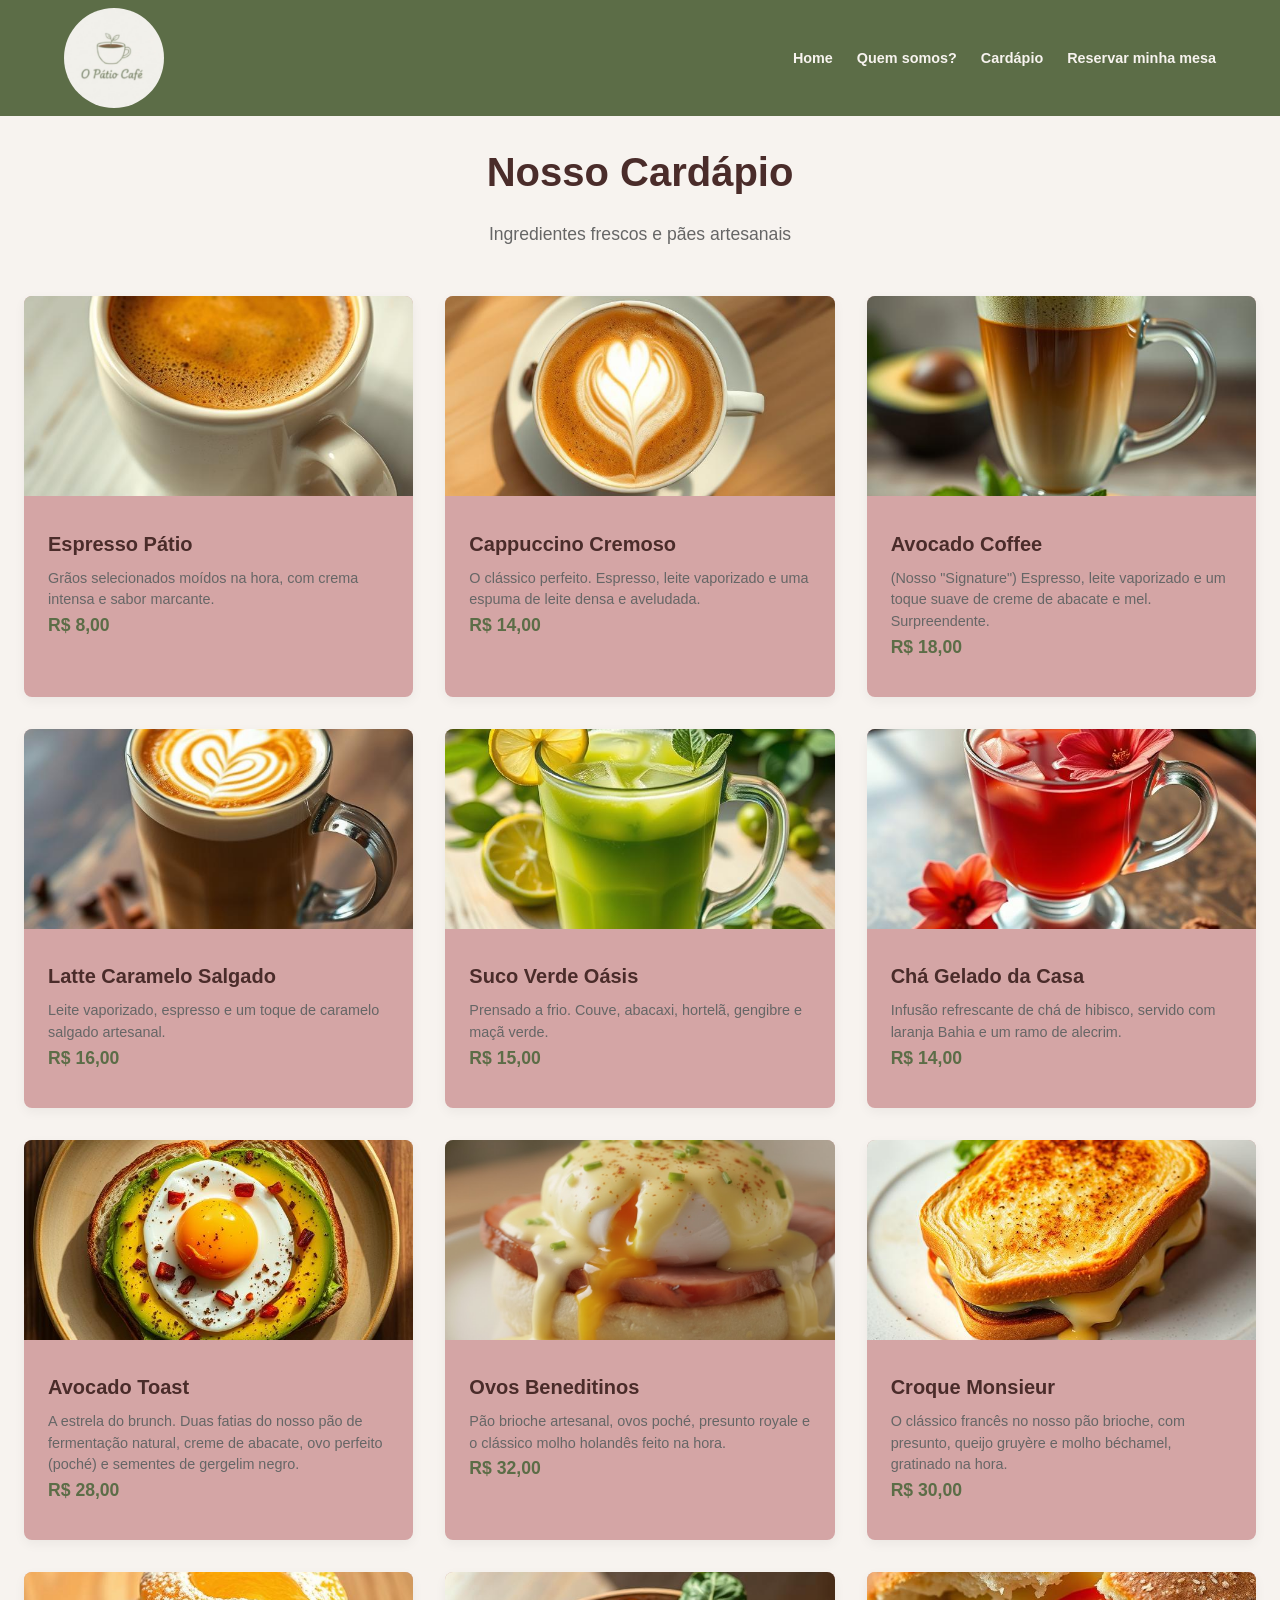
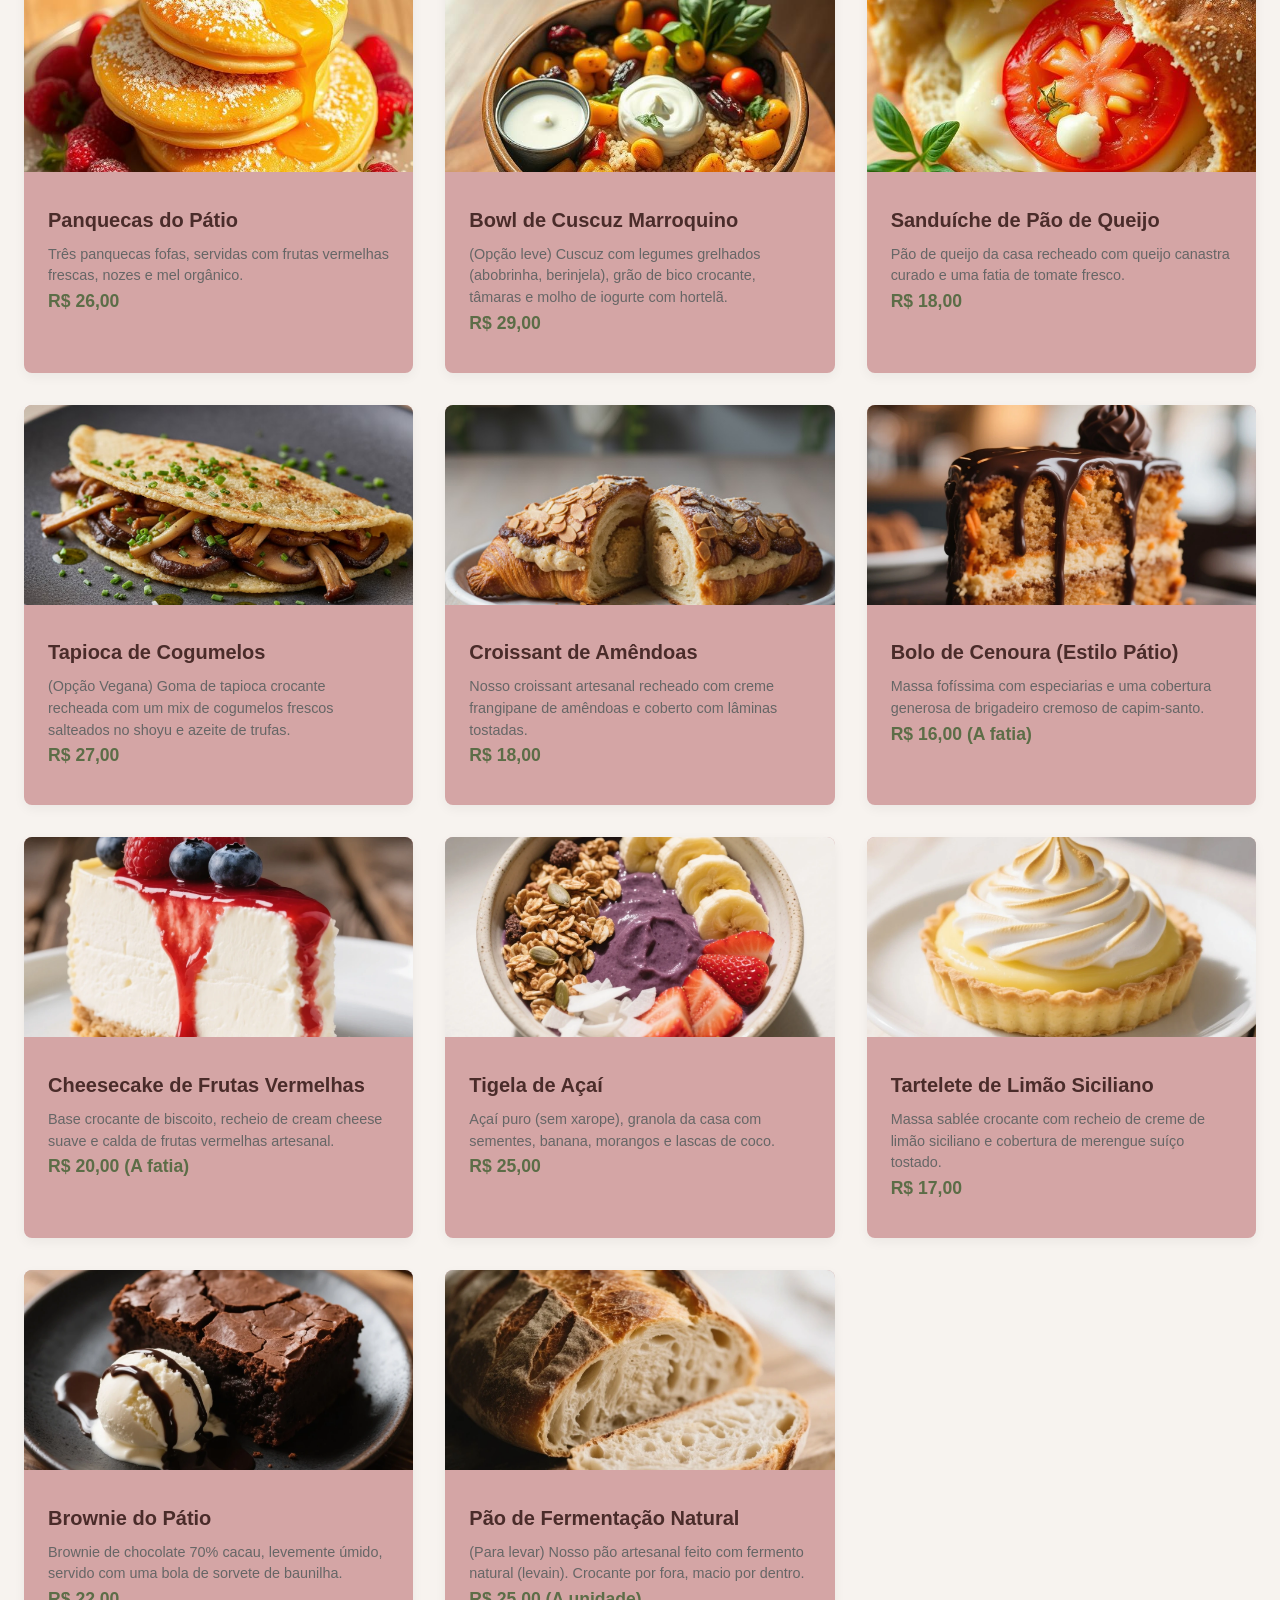
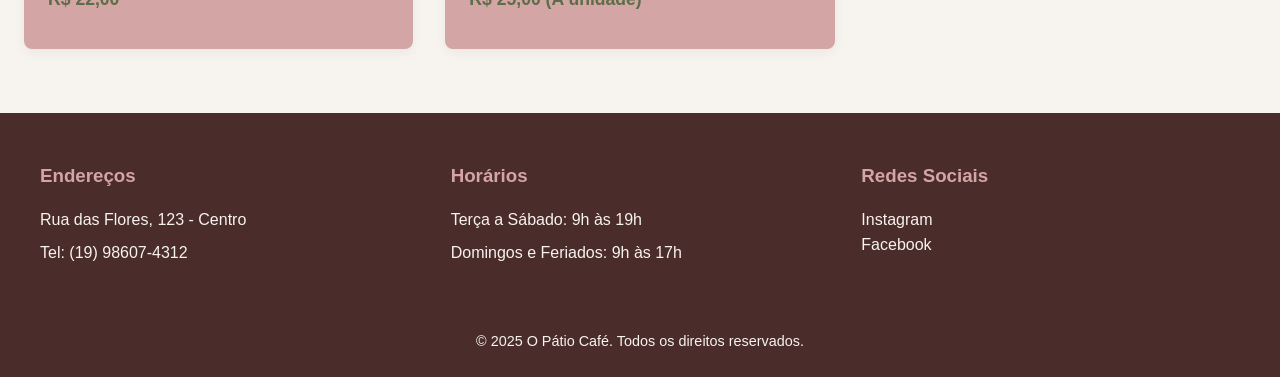
==== cardapio.html @ b977c3b2 "Add files via upload" ====
<!DOCTYPE html>
<html lang="en">
<head>
    <meta charset="UTF-8">
    <meta name="viewport" content="width=device-width, initial-scale=1.0">
    <title>Cardápio - O Pátio Café</title>
    <link rel="stylesheet" href="style.css">
</head>
<body>
    <header>
        <div class="header-content">
            <div class="logo">
                <a href="index.html"><img src="img/logo.png" alt="Logo" href="index.html"></a>
            </div>
            <nav>
                <ul>
                    <li><a href="index.html">Home</a></li>
                    <li><a href="sobre.html">Quem somos?</a></li>
                    <li><a href="cardapio.html">Cardápio</a></li>
                    <li><a href="reserva.html">Reservar minha mesa</a></li>
                </ul>
            </nav>
        </div>
    </header>

    <main>
        <div class="menu-header">
            <h1>Nosso Cardápio</h1>
            <p>Ingredientes frescos e pães artesanais</p>   
        </div>
        
        <div class="menu-grid">
            <div class="menu-item">
                <img src="cardapio/expresso-patio.jpg" alt="Expresso Pátio">
                <div class="menu-item-content">
                    <h3>Espresso Pátio</h3>
                    <p>Grãos selecionados moídos na hora, com crema intensa e sabor marcante.</p>
                    <span class="price">R$ 8,00</span>    
                </div>
            </div>

            <div class="menu-item">
                <img src="cardapio/capuccino-cremoso.jpg" alt="Capuccino Cremoso">
                <div class="menu-item-content">
                    <h3>Cappuccino Cremoso</h3>
                    <p>O clássico perfeito. Espresso, leite vaporizado e uma espuma de leite densa e aveludada.</p>
                    <span class="price">R$ 14,00</span>    
                </div>
            </div>

            <div class="menu-item">
                <img src="cardapio/avocado-coffee.jpg" alt="Avocado Coffee">
                <div class="menu-item-content">
                    <h3>Avocado Coffee</h3>
                    <p>(Nosso "Signature") Espresso, leite vaporizado e um toque suave de creme de abacate e mel. Surpreendente.</p>
                    <span class="price">R$ 18,00</span>   
                </div>
            </div>

            <div class="menu-item">
                <img src="cardapio/latte-caramelo-salgado.jpg" alt="Latte Caramelo Salgado">
                <div class="menu-item-content">
                    <h3>Latte Caramelo Salgado</h3>
                    <p>Leite vaporizado, espresso e um toque de caramelo salgado artesanal.</p>
                    <span class="price">R$ 16,00</span>    
                </div>
            </div>

            <div class="menu-item">
                <img src="cardapio/suco-verde-oasis.jpg" alt="Suco Verde Oásis">
                <div class="menu-item-content">
                    <h3>Suco Verde Oásis</h3>
                    <p>Prensado a frio. Couve, abacaxi, hortelã, gengibre e maçã verde.</p>
                    <span class="price">R$ 15,00</span>    
                </div>
            </div>

            <div class="menu-item">
                <img src="cardapio/cha-gelado-da-casa.jpg">
                <div class="menu-item-content">
                    <h3>Chá Gelado da Casa</h3>
                    <p>Infusão refrescante de chá de hibisco, servido com laranja Bahia e um ramo de alecrim.</p>
                    <span class="price">R$ 14,00</span>    
                </div>
            </div>

            <div class="menu-item">
                <img src="cardapio/avocado-toast.jpg">
                <div class="menu-item-content">
                    <h3>Avocado Toast</h3>
                    <p>A estrela do brunch. Duas fatias do nosso pão de fermentação natural, creme de abacate, ovo perfeito (poché) e sementes de gergelim negro.</p>
                    <span class="price">R$ 28,00</span>    
                </div>
            </div>

            <div class="menu-item">
                <img src="cardapio/ovos-beneditinos.jpg">
                <div class="menu-item-content">
                    <h3>Ovos Beneditinos</h3>
                    <p>Pão brioche artesanal, ovos poché, presunto royale e o clássico molho holandês feito na hora.</p>
                    <span class="price">R$ 32,00</span>    
                </div>
            </div>

            <div class="menu-item">
                <img src="cardapio/croque-monsieur.jpg">
                <div class="menu-item-content">
                    <h3>Croque Monsieur</h3>
                    <p>O clássico francês no nosso pão brioche, com presunto, queijo gruyère e molho béchamel, gratinado na hora.</p>
                    <span class="price">R$ 30,00</span>    
                </div>
            </div>

            <div class="menu-item">
                <img src="cardapio/panquecas-do-patio.jpg">
                <div class="menu-item-content">
                    <h3>Panquecas do Pátio</h3>
                    <p>Três panquecas fofas, servidas com frutas vermelhas frescas, nozes e mel orgânico.</p>
                    <span class="price">R$ 26,00</span>    
                </div>
            </div>

            <div class="menu-item">
                <img src="cardapio/bowl-de-cuzcuz-marroquino.jpg">
                <div class="menu-item-content">
                    <h3>Bowl de Cuscuz Marroquino</h3>
                    <p>(Opção leve) Cuscuz com legumes grelhados (abobrinha, berinjela), grão de bico crocante, tâmaras e molho de iogurte com hortelã.</p>
                    <span class="price">R$ 29,00</span>    
                </div>
            </div>

            <div class="menu-item">
                <img src="cardapio/sanduiche-de-pao-de-queijo.jpg">
                <div class="menu-item-content">
                    <h3>Sanduíche de Pão de Queijo</h3>
                    <p>Pão de queijo da casa recheado com queijo canastra curado e uma fatia de tomate fresco.</p>
                    <span class="price">R$ 18,00</span>    
                </div>
            </div>

            <div class="menu-item">
                <img src="cardapio/tapioca-de-cogumelos.jpg">
                <div class="menu-item-content">
                    <h3>Tapioca de Cogumelos</h3>
                    <p>(Opção Vegana) Goma de tapioca crocante recheada com um mix de cogumelos frescos salteados no shoyu e azeite de trufas.</p>
                    <span class="price">R$ 27,00</span>    
                </div>
            </div>

            <div class="menu-item">
                <img src="cardapio/croissant-de-amendoas.jpg">
                <div class="menu-item-content">
                    <h3>Croissant de Amêndoas</h3>
                    <p>Nosso croissant artesanal recheado com creme frangipane de amêndoas e coberto com lâminas tostadas.</p>
                    <span class="price">R$ 18,00</span>    
                </div>
            </div>

            <div class="menu-item">
                <img src="cardapio/bolo-de-cenoura-estilo-pátio.png">
                <div class="menu-item-content">
                    <h3>Bolo de Cenoura (Estilo Pátio)</h3>
                    <p>Massa fofíssima com especiarias e uma cobertura generosa de brigadeiro cremoso de capim-santo.</p>
                    <span class="price">R$ 16,00 (A fatia)</span>    
                </div>
            </div>

            <div class="menu-item">
                <img src="cardapio/cheesecake-de-frutas-vermelhas.png">
                <div class="menu-item-content">
                    <h3>Cheesecake de Frutas Vermelhas</h3>
                    <p>Base crocante de biscoito, recheio de cream cheese suave e calda de frutas vermelhas artesanal.</p>
                    <span class="price">R$ 20,00 (A fatia)</span>    
                </div>
            </div>

            <div class="menu-item">
                <img src="cardapio/tigela-de-acai.png">
                <div class="menu-item-content">
                    <h3>Tigela de Açaí</h3>
                    <p>Açaí puro (sem xarope), granola da casa com sementes, banana, morangos e lascas de coco.</p>
                    <span class="price">R$ 25,00</span>    
                </div>
            </div>

            <div class="menu-item">
                <img src="cardapio/tartelete-de-limao-siciliano.png">
                <div class="menu-item-content">
                    <h3>Tartelete de Limão Siciliano</h3>
                    <p>Massa sablée crocante com recheio de creme de limão siciliano e cobertura de merengue suíço tostado.</p>
                    <span class="price">R$ 17,00</span>    
                </div>
            </div>

            <div class="menu-item">
                <img src="cardapio/brownie-do-patio.png">
                <div class="menu-item-content">
                    <h3>Brownie do Pátio</h3>
                    <p>Brownie de chocolate 70% cacau, levemente úmido, servido com uma bola de sorvete de baunilha.</p>
                    <span class="price">R$ 22,00</span>    
                </div>
            </div>

            <div class="menu-item">
                <img src="cardapio/pao-de-fermentacao-natural.png">
                <div class="menu-item-content">
                    <h3>Pão de Fermentação Natural</h3>
                    <p>(Para levar) Nosso pão artesanal feito com fermento natural (levain). Crocante por fora, macio por dentro.</p>
                    <span class="price">R$ 25,00 (A unidade)</span>    
                </div>
            </div>
        </div>
    </main>

    <footer>
        <div class="footer-content">
            <div class="footer-column">
                <h3>Endereços</h3>
                <p>Rua das Flores, 123 - Centro</p>
                <p>Tel: (19) 98607-4312</p>
            </div>

            <div class="footer-column">
                <h3>Horários</h3>
                <p>Terça a Sábado: 9h às 19h</p>
                <p>Domingos e Feriados: 9h às 17h</p>
            </div>

            <div class="footer-column">
                <h3>Redes Sociais</h3>
                <ul>
                    <li> <a href="https://instagram.com" target="_blank">Instagram</a></li>
                    <li> <a href="https://facebook.com" target="_blank">Facebook</a></li>
                </ul>
            </div>
        </div>
        <p class="copyright-text">&copy; 2025 O Pátio Café. Todos os direitos reservados.</p>
    </footer>
</body>
</html>
---- style.css ----
:root {
    --cor-fundo-claro: #F7F3EF;
    --cor-verde-salvia: #5C6D47;
    --cor-cafe-escuro: #4A2C2A;
    --cor-rosa-cha: #D4A5A5;
    --cor-ouro-envelhecido: #888A44;
}

* {
    margin: 0;
    padding: 0;
    box-sizing: border-box;
}

body {
    font-family: 'Segoe UI', Tahoma, Geneva, Verdana, sans-serif;
    background-color: var(--cor-fundo-claro);
    color: var(--cor-cafe-escuro);
    line-height: 1.6;
}

header {
    position: fixed;
    top: 0;
    left: 0;
    width: 100%;
    z-index: 1000;
    background-color: var(--cor-verde-salvia);
    color: var(--cor-fundo-claro);
    padding: 0.5rem 2rem;
}   

.header-content {
    max-width: 1200px;
    margin: 0 auto;
    display: flex;
    justify-content: space-between;
    align-items: center;
    padding: 0 1.5rem;
}

.logo img {
    max-height: 100px;
    width: auto;
    display: block;
    border-radius: 50%;
}

nav ul {
    list-style: none;
    display: flex;
    gap: 1.5rem;
}

nav a {
    color: var(--cor-fundo-claro);
    text-decoration: none;
    font-weight: bold;
    font-size: 0.9rem;
}

nav a:hover {
    color: var(--cor-rosa-cha);
}

main {
    padding-top: 140px;
    padding-left: 1.5rem;
    padding-right: 1.5rem;
}

main h1 {
    font-size: 2.5rem;
    margin-bottom: 1rem;
}

main h2 {
    font-size: 2rem;
    margin-bottom: 1rem;
}

.home-section {
    display: flex;
    align-items: center;
    gap: 2rem;
    padding: 3rem 0;
}

.home-text {
    flex: 1;
}

.home-text h1 {
    font-size: 2.8rem;
    color: var(--cor-cafe-escuro);
    margin-bottom: 2rem;
    line-height: 1.7;
}

.home-text p {
    font-size: 1.1rem;
    color: var(--cor-cafe-escuro);
    line-height: 1.7;
    margin-bottom: 2rem;
}

.home-image {
    flex: 1;
    width: 100%;
    max-width: 100%;
    height: auto;
    border-radius: 8px;
    box-shadow: 0 4px 12px rgba(0, 0, 0, 0.1);
}

.cta-button {
    display: inline-block;
    background-color: var(--cor-rosa-cha);
    color: var(--cor-fundo-claro);
    padding: 12px 24px;
    font-size: 1rem;
    font-weight: bold;
    text-decoration: none;
    border-radius: 4px;
    transition: background-color 0.3s ease;
}

.cta-button:hover {
    background-color: #c99a9a;
}

footer {
    background-color: var(--cor-cafe-escuro);
    color: var(--cor-fundo-claro);
    padding: 3rem 1.5rem 1.5rem 1.5rem;
    margin-top: 4rem;
}

.footer-content {
    display: flex;
    justify-content: space-between;
    max-width: 1200px;
    margin: 0 auto;
    margin-bottom: 2rem;
    gap: 2rem;
    flex-wrap: wrap;
}

.footer-column {
    flex: 1;
    min-width: 250px;
}

.footer-column h3 {
    color: var(--cor-rosa-cha);
    margin-bottom: 1rem;
}

.footer-column p {
    margin-bottom: 0.5rem;
    line-height: 1.6;
}

.footer-column ul {
    list-style: none;
}

.footer-column a {
    color: var(--cor-fundo-claro);
    text-decoration: none;
}

.footer-column a:hover {
    color: var(--cor-rosa-cha);
}

.copyright-text {
    text-align: center;
    font-size: 0.9rem;
    margin-top: 2rem;
    padding-top: 1.5rem;
    border-top: 1 px solid var(--cor-verde-salvia);
}

.about-us {
    display: flex;
    margin-bottom: 4rem;
}

.about-image {
    flex: 1;
}

.about-image img {
    width: 100%;
    height: auto;
    display: block;
    border-radius: 8px;
    box-shadow: 0 4px 12px rgba(0, 0, 0, 0.1);
}

.about-text {
    flex: 1;
}

.founders {
    display: flex;
    flex-direction: row-reverse;
    margin-bottom: 4rem;
}

.final-cta {
    margin-bottom: 4rem;
    text-align: center;
}

.content-section {
    margin-bottom: 4rem;
    display: flex;
    align-items: center;
    gap: 2rem;
}

.menu-grid {
    display: grid;
    grid-template-columns: repeat(auto-fit, minmax(300px, 1fr));
    gap: 2rem;
}

.menu-item {
    background-color: var(--cor-rosa-cha);
    border-radius: 8px;
    box-shadow: 0 4px 12px rgba(0, 0, 0, 0.05);
    overflow: hidden;
}

.menu-item:hover {
    transform: translateY(-5px);
}

.menu-item img {
    width: 100%;
    height: 200px;
    object-fit: cover;
}

.menu-item-content {
    padding: 1.5rem;
}

.menu-item-content h3 {
    font-size: 1.25rem;
    color: var(--cor-cafe-escuro);
    margin-bottom: 0.5rem;
}

.price {
    display: block;
    font-size: 1.1rem;
    font-weight: bold;
    color: var(--cor-verde-salvia);
    margin-bottom: 0.75rem;
}

.menu-item-content p {
    font-size: 0.9rem;
    line-height: 1.5;
    color: #666;
}

.menu-header {
    text-align: center;
    margin-bottom: 3rem;
}

.menu-header p {
    font-size: 1.1rem;
    color: #666;
}

.booking-section {
    max-width: 600px;
    margin: 4rem auto;
    text-align: center;
    background-color: var(--cor-rosa-cha);
    padding: 3rem 2rem;
    border-radius: 8px;
    box-shadow: 0 4px 15px rgba(0, 0, 0, 0.05);
    margin-top: 11rem;
}

.booking-section h1, .booking-section h2 {
    color: var(--cor-cafe-escuro);
    margin-bottom: 0.5rem;
}

.booking-section p {
    margin-bottom: 2rem;
    color: #666;
}

.form-group {
    margin-bottom: 1.5rem;
    text-align: left;
}

.form-group label {
    display: block;
    font-weight: bold;
    color: var(--cor-cafe-escuro);
    margin-bottom: 0.5rem;
}

.form-group input {
    width: 100%;
    padding: 0.75rem;
    border: 1px solid var(--cor-verde-salvia);
    border-radius: 4px;
    font-size: 1rem;
}

.reservation-form {
    width: 100%;
    border: none;
    cursor: pointer;
}

#pagina-obrigado .cta-button {
    margin-top: 2rem;
}
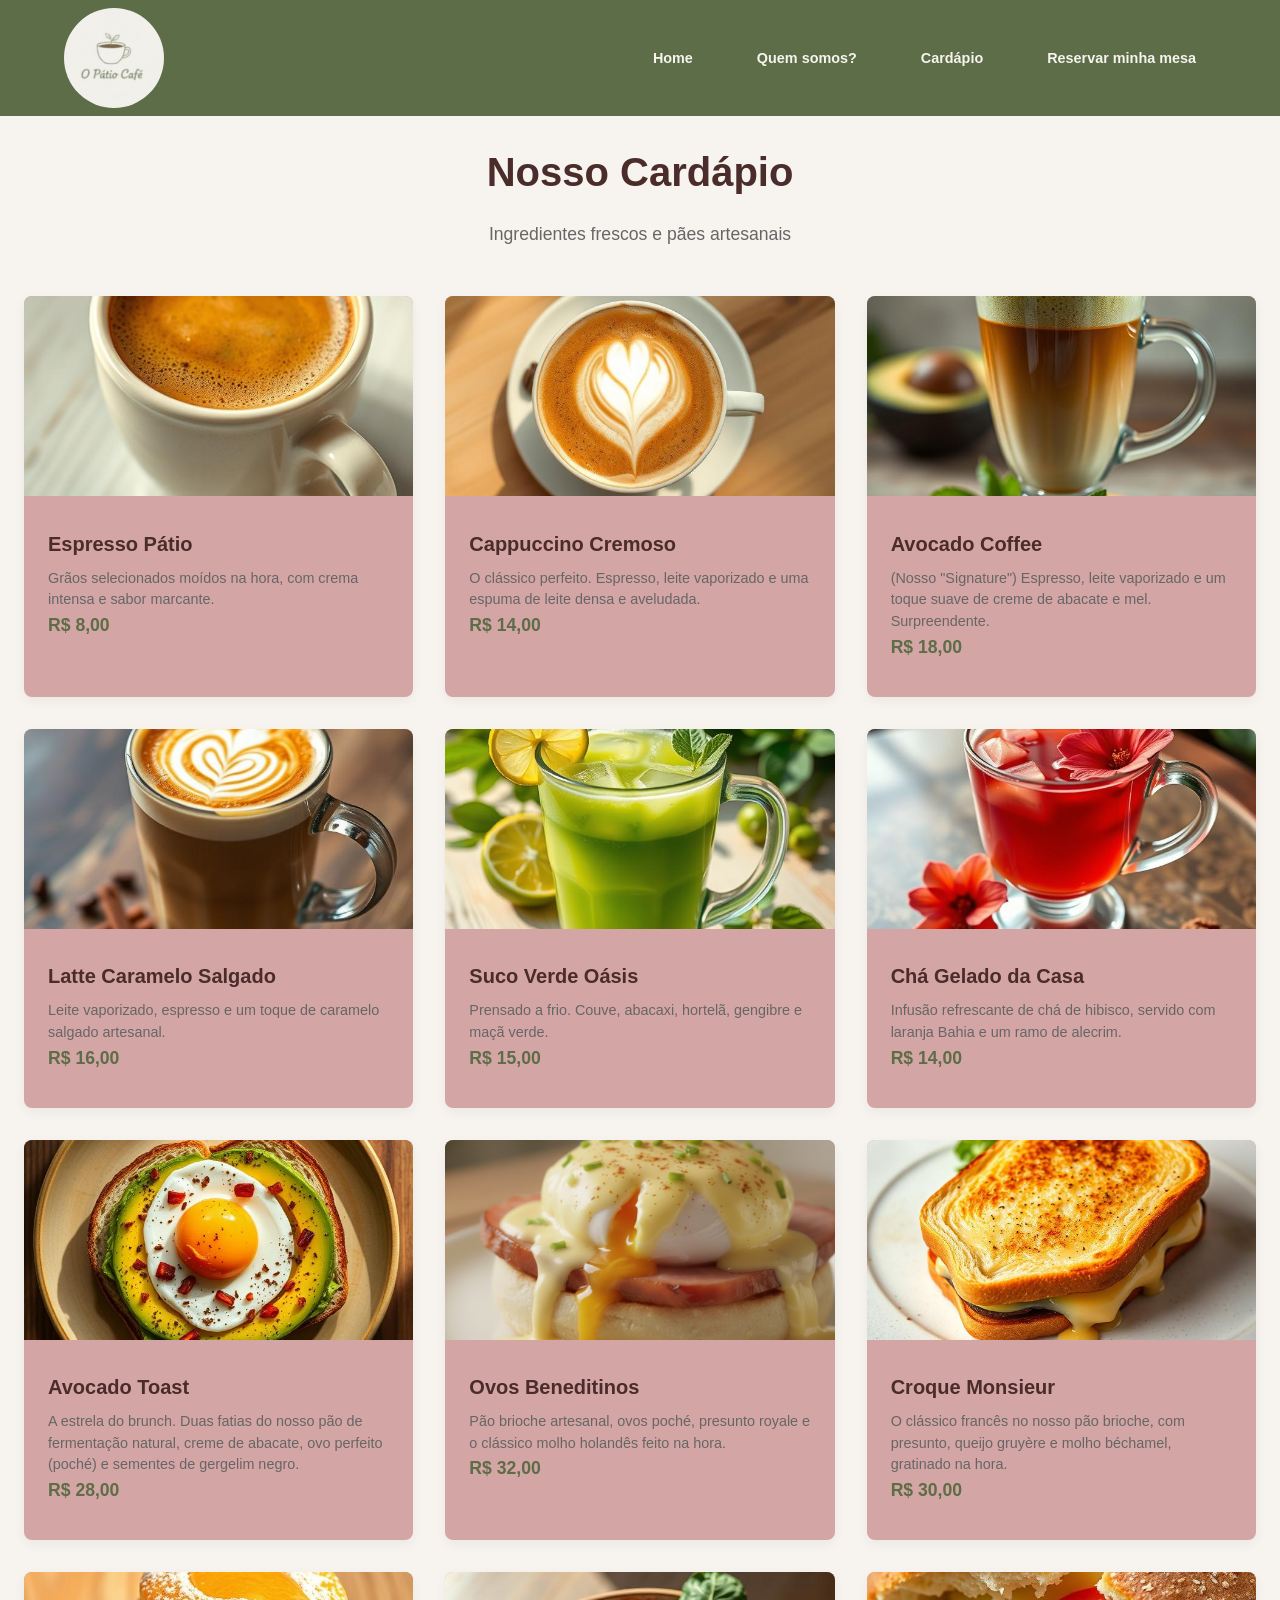
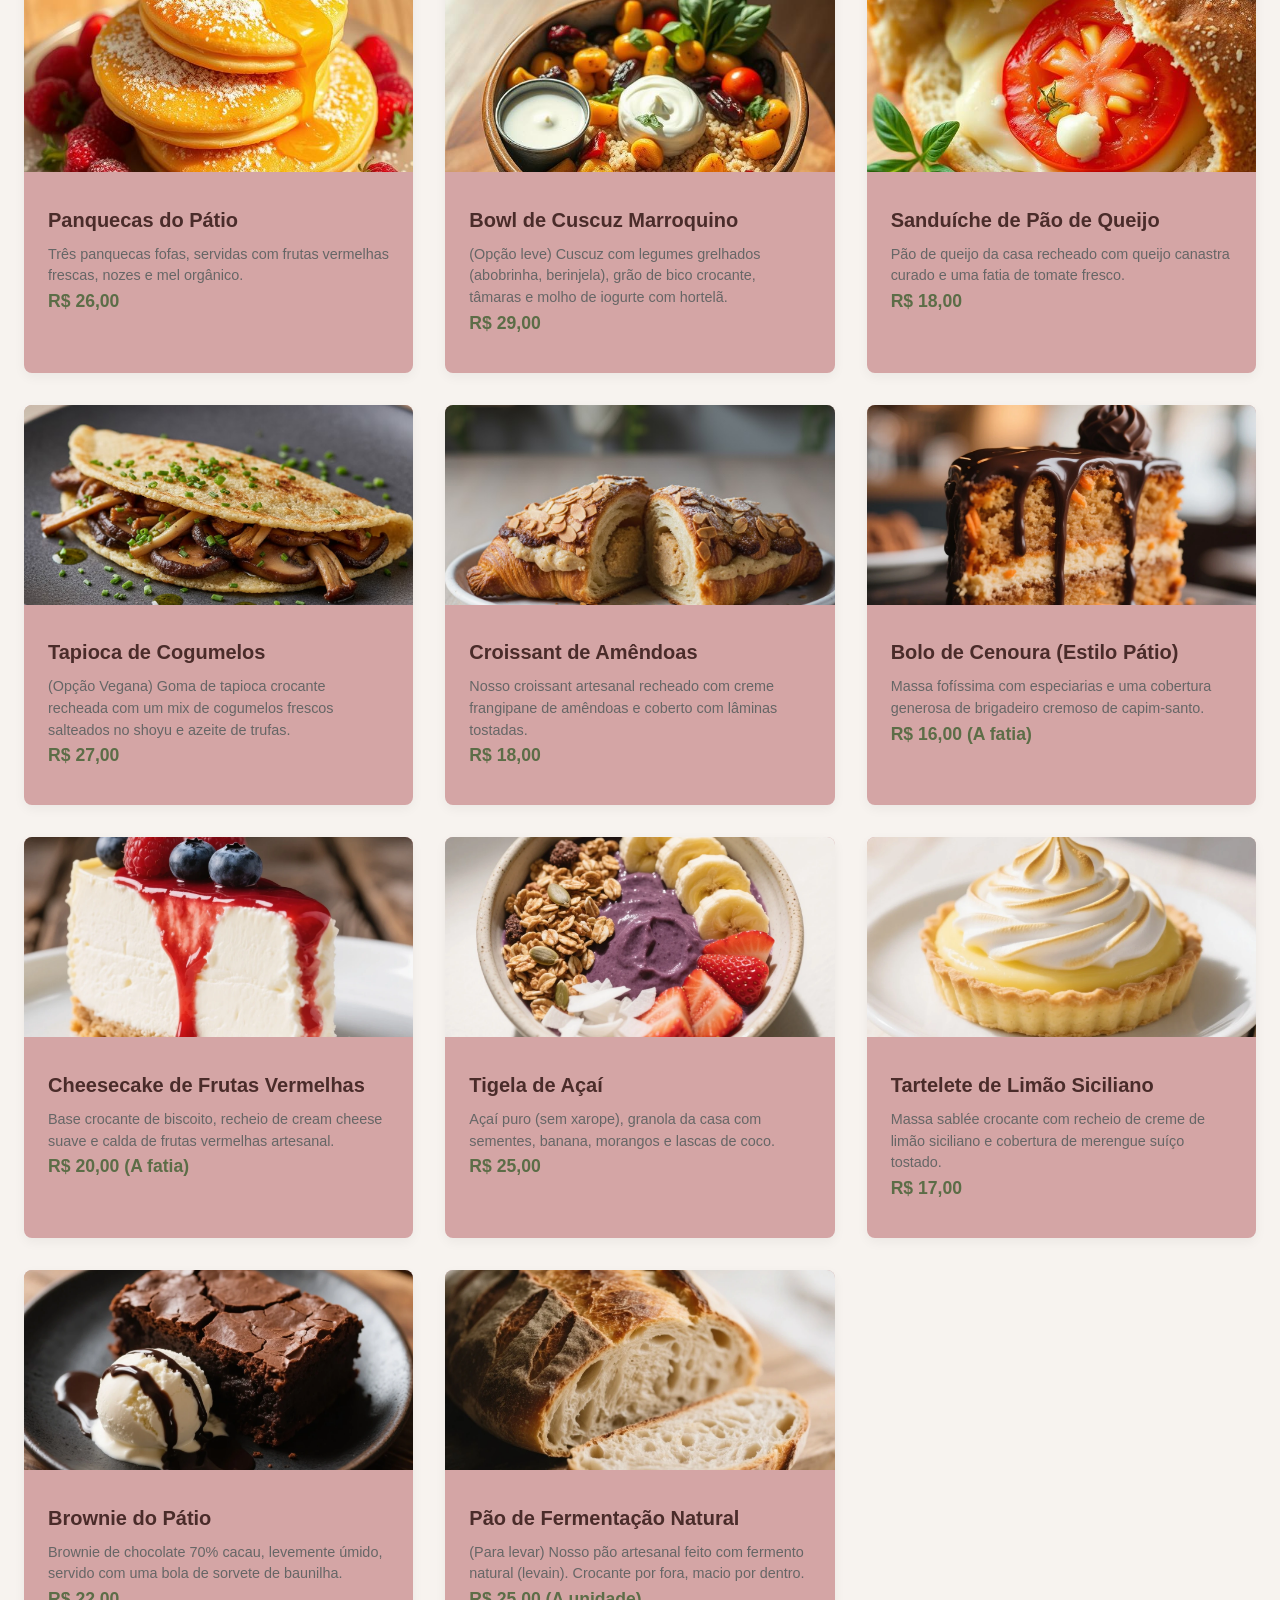
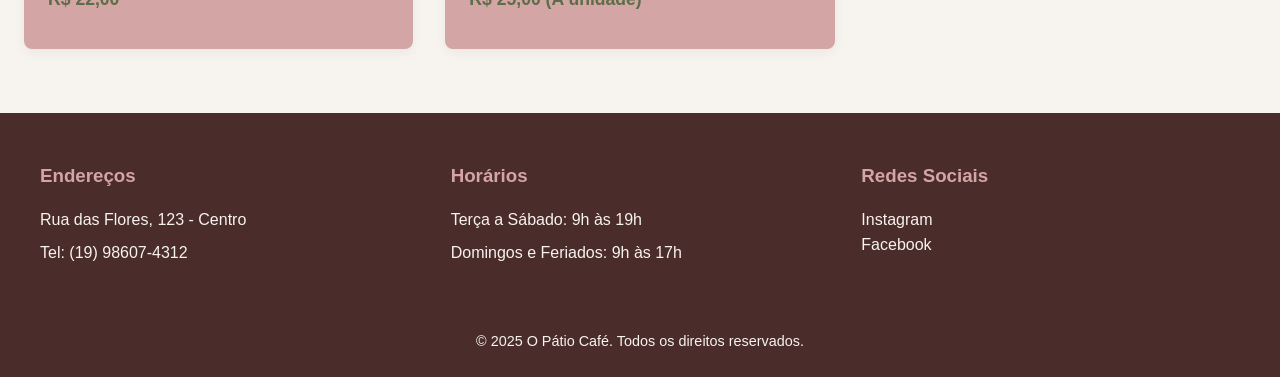
==== commit 13345c55: "Add files via upload" ====
--- a/cardapio.html
+++ b/cardapio.html
@@ -20,6 +20,10 @@
                     <li><a href="reserva.html">Reservar minha mesa</a></li>
                 </ul>
             </nav>
+
+            <button class="menu-toggle" aria-label="Abrir Menu">
+                &#9776;
+            </button>
         </div>
     </header>
 
@@ -236,5 +240,7 @@
         </div>
         <p class="copyright-text">&copy; 2025 O Pátio Café. Todos os direitos reservados.</p>
     </footer>
+
+    <script src="script.js"></script>
 </body>
 </html>
--- a/style.css
+++ b/style.css
@@ -57,10 +57,13 @@
     text-decoration: none;
     font-weight: bold;
     font-size: 0.9rem;
+    padding: 15px 20px;
+    border-radius: 4px;
 }
 
 nav a:hover {
     color: var(--cor-rosa-cha);
+    background-color: #657a4c;
 }
 
 main {
@@ -327,4 +330,176 @@
 
 #pagina-obrigado .cta-button {
     margin-top: 2rem;
+}
+
+.featured-products {
+    padding: 4rem 1.5rem;
+    max-width: 1200px;
+    margin: 0 auto;
+    text-align: center;
+}
+
+.featured-products h2 {
+    font-size: 2.2rem;
+    margin-bottom: 1rem;
+    color: var(--cor-verde-salvia);
+}
+
+.featured-products p {
+    font-size: 1.1rem;
+    color: #666;
+    margin-bottom: 3rem;
+    max-width: 600px;
+    margin-left: auto;
+    margin-right: auto;
+}
+
+.testimonials-section {
+    padding: 4rem 1.5rem;
+    background-color: var(--cor-verde-salvia);
+    color: var(--cor-fundo-claro);
+}
+
+.testimonials-section h2 {
+    font-size: 2.2rem;
+    text-align: center;
+    margin-bottom: 3rem;
+}
+
+.testimonial-grid {
+    display: grid;
+    grid-template-columns: repeat(auto-fit, minmax(300px, 1fr));
+    gap: 2rem;
+    max-width: 1200px;
+    margin: 0 auto;
+}
+
+.testimonial-card {
+    background-color: var(--cor-fundo-claro);
+    color: var(--cor-cafe-escuro);
+    padding: 2rem;
+    border-radius: 8px;
+    box-shadow: 0 4px 12px rgba(0, 0, 0, 0.1);
+}
+
+.testimonial-card p {
+    font-style: italic;
+    font-size: 1.1rem;
+    margin-bottom: 1.5rem;
+    line-height: 1.7rem;
+    margin-top: 0;
+}
+
+.testimonial-card .author {
+    font-weight: bold;
+    font-size: 1rem;
+    color: var(--cor-rosa-cha);
+}
+
+.testimonial-card .stars {
+    font-size: 1.5rem;
+    color: rgb(255, 228, 73);
+    margin-bottom: 1rem;
+    line-height: 1;
+}
+
+@media (max-width: 768px) 
+{
+    .header-content {
+        flex-direction: column; 
+        padding: 0.5rem 1rem;
+    }
+
+    .logo img {
+        max-height: 80px;
+    }
+
+    nav ul {
+        flex-direction: column;
+        gap: 0.5rem; 
+        align-items: center;
+        width: 100%;
+        padding-top: 1rem;
+    }
+
+    nav a {
+        padding: 10px;
+        width: 100%;
+        text-align: center;
+    }
+
+    main {
+        padding-top: 270px; 
+        padding-left: 1rem;
+        padding-right: 1rem;
+    }
+
+    .home-section, .content-section {
+        flex-direction: column;
+        gap: 1.5rem;
+    }
+
+    .home-section {
+        flex-direction: column-reverse; 
+    }
+
+    .home-text {
+        text-align: center;
+    }
+
+    main h1, .home-text h1 {
+        font-size: 2rem; 
+        line-height: 1.4;
+    }
+
+    main h2 {
+        font-size: 1.75rem;
+    }
+
+    .booking-section {
+        margin: 2rem auto; 
+        padding: 2rem 1.5rem;
+    }
+
+    .footer-content {
+        flex-direction: column;
+        text-align: center;
+        gap: 1.5rem;
+    }
+
+    .footer-column {
+        min-width: auto;
+    }
+}
+
+.menu-toggle {
+    display: none;
+    font-size: 2rem;
+    color: var(--cor-fundo-claro);
+    background: none;
+    border: none;
+    cursor: pointer;
+}
+
+@media (max-width: 768px) {
+    .menu-toggle {
+        display: block;
+    }
+
+    nav ul {
+        display: none;
+        flex-direction: column;
+        text-align: center;
+        gap: 2rem;
+        position: absolute;
+        top: 110px;
+        left: 0;
+        width: 100%;
+        background-color: var(--cor-verde-salvia);
+        padding: 2rem 0;
+    }
+
+    nav.ativa ul {
+        display: flex;
+    }
 }
